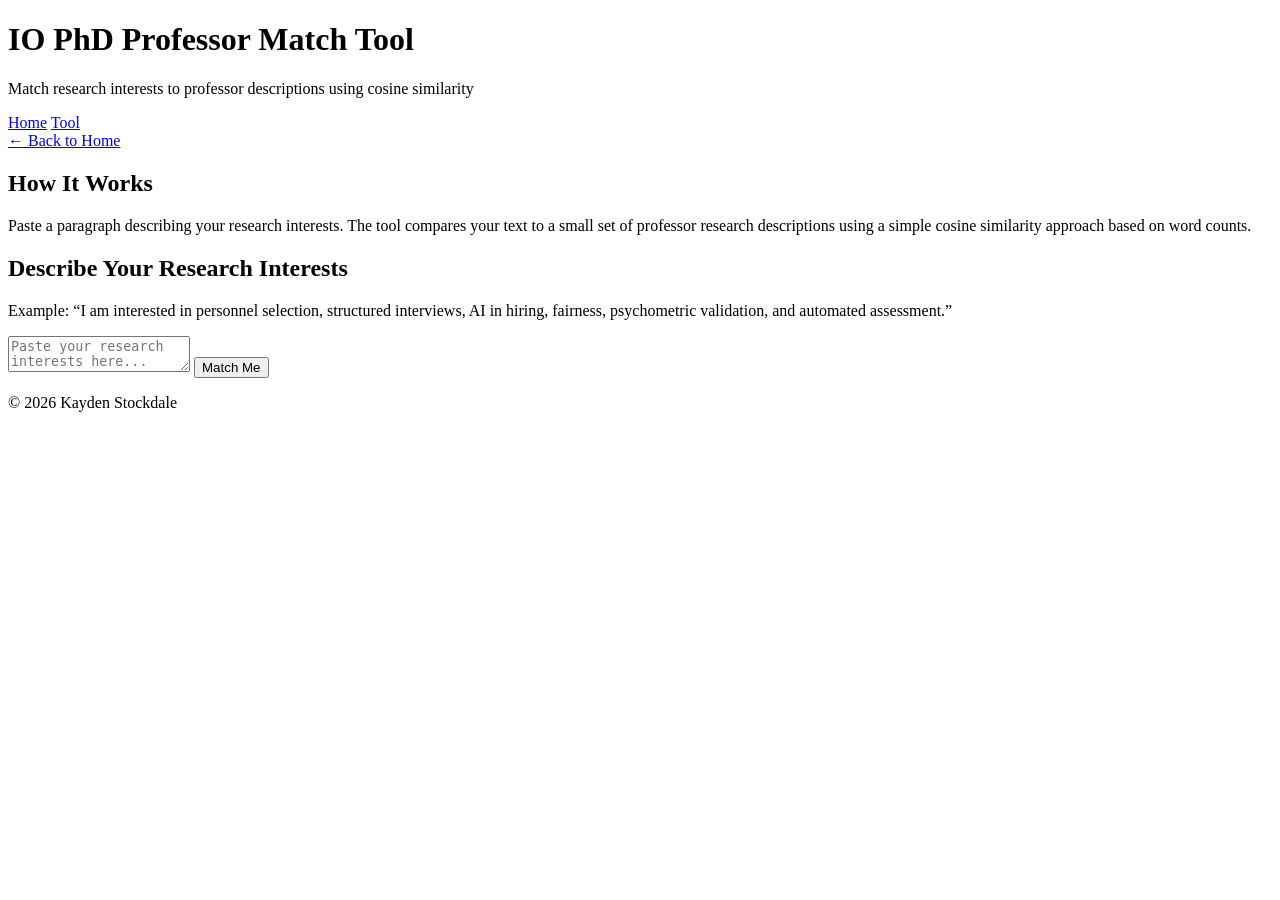
==== prof-matcher.html @ adda0e4e "Create prof-matcher.html" ====
<!doctype html>
<html lang="en">
<head>
  <meta charset="UTF-8">
  <meta name="viewport" content="width=device-width, initial-scale=1.0">
  <title>IO PhD Professor Match Tool</title>
  <link rel="stylesheet" href="style.css">
</head>
<body>
  <header class="site-header">
    <div class="container">
      <h1>IO PhD Professor Match Tool</h1>
      <p class="tagline">Match research interests to professor descriptions using cosine similarity</p>
      <nav class="nav">
        <a href="index.html">Home</a>
        <a href="#tool">Tool</a>
      </nav>
    </div>
  </header>

  <main>
    <section class="section">
      <div class="container">
        <a class="back-link" href="index.html">← Back to Home</a>
        <h2>How It Works</h2>
        <p>
          Paste a paragraph describing your research interests. The tool compares your text
          to a small set of professor research descriptions using a simple cosine similarity
          approach based on word counts.
        </p>
      </div>
    </section>

    <section id="tool" class="section alt-section">
      <div class="container">
        <div class="tool-box">
          <h2>Describe Your Research Interests</h2>
          <p>
            Example: “I am interested in personnel selection, structured interviews,
            AI in hiring, fairness, psychometric validation, and automated assessment.”
          </p>

          <textarea id="userInput" placeholder="Paste your research interests here..."></textarea>
          <button class="button" onclick="matchProfessors()">Match Me</button>

          <div id="results" class="results"></div>
        </div>
      </div>
    </section>
  </main>

  <footer class="site-footer">
    <div class="container">
      <p>© 2026 Kayden Stockdale</p>
    </div>
  </footer>

  <script>
    const professors = [
      {
        name: "Dr. Jane Smith",
        university: "Example University",
        description: "Research on personnel selection, structured interviews, psychometrics, employee assessment, fairness in hiring, and applicant evaluation."
      },
      {
        name: "Dr. Daniel Rivera",
        university: "Metro University",
        description: "Research on AI in organizations, algorithmic decision making, fairness, assessment technology, workplace automation, and the future of work."
      },
      {
        name: "Dr. Emily Chen",
        university: "Central College",
        description: "Research on training, learning, employee development, feedback, performance appraisal, and workplace skill acquisition."
      },
      {
        name: "Dr. Michael Lee",
        university: "Example State University",
        description: "Research on leadership, teams, organizational behavior, motivation, employee engagement, and team effectiveness."
      },
      {
        name: "Dr. Priya Patel",
        university: "Sample University",
        description: "Research on occupational health, employee well-being, stress, work-family issues, and job burnout."
      },
      {
        name: "Dr. Robert Johnson",
        university: "Lakeside University",
        description: "Research on job attitudes, organizational justice, turnover, work design, and employee motivation."
      },
      {
        name: "Dr. Alicia Morgan",
        university: "North Valley University",
        description: "Research on diversity, inclusion, bias in hiring, organizational fairness, and employee belonging."
      }
    ];

    function preprocess(text) {
      return text
        .toLowerCase()
        .replace(/[^\w\s]/g, "")
        .split(/\s+/)
        .filter(word => word.length > 2);
    }

    function buildVocabulary(texts) {
      const vocabSet = new Set();
      texts.forEach(text => {
        preprocess(text).forEach(word => vocabSet.add(word));
      });
      return Array.from(vocabSet);
    }

    function vectorize(text, vocab) {
      const words = preprocess(text);
      const counts = {};

      for (const word of words) {
        counts[word] = (counts[word] || 0) + 1;
      }

      return vocab.map(word => counts[word] || 0);
    }

    function cosineSimilarity(vecA, vecB) {
      let dotProduct = 0;
      let normA = 0;
      let normB = 0;

      for (let i = 0; i < vecA.length; i++) {
        dotProduct += vecA[i] * vecB[i];
        normA += vecA[i] * vecA[i];
        normB += vecB[i] * vecB[i];
      }

      if (normA === 0 || normB === 0) {
        return 0;
      }

      return dotProduct / (Math.sqrt(normA) * Math.sqrt(normB));
    }

    function matchProfessors() {
      const userText = document.getElementById("userInput").value.trim();
      const resultsDiv = document.getElementById("results");

      if (!userText) {
        resultsDiv.innerHTML = "<p class='error-text'>Please paste your research interests first.</p>";
        return;
      }

      const allTexts = [userText, ...professors.map(prof => prof.description)];
      const vocabulary = buildVocabulary(allTexts);
      const userVector = vectorize(userText, vocabulary);

      const ranked = professors.map(prof => {
        const profVector = vectorize(prof.description, vocabulary);
        const similarity = cosineSimilarity(userVector, profVector);

        return {
          ...prof,
          similarity
        };
      });

      ranked.sort((a, b) => b.similarity - a.similarity);

      const topFive = ranked.slice(0, 5);

      let html = "<h3>Top Matches</h3>";

      topFive.forEach((prof, index) => {
        html += `
          <div class="result-card">
            <h4>${index + 1}. ${prof.name}</h4>
            <p><strong>University:</strong> ${prof.university}</p>
            <p><strong>Research Description:</strong> ${prof.description}</p>
            <p><strong>Similarity Score:</strong> ${(prof.similarity * 100).toFixed(1)}%</p>
          </div>
        `;
      });

      resultsDiv.innerHTML = html;
    }
  </script>
</body>
</html>
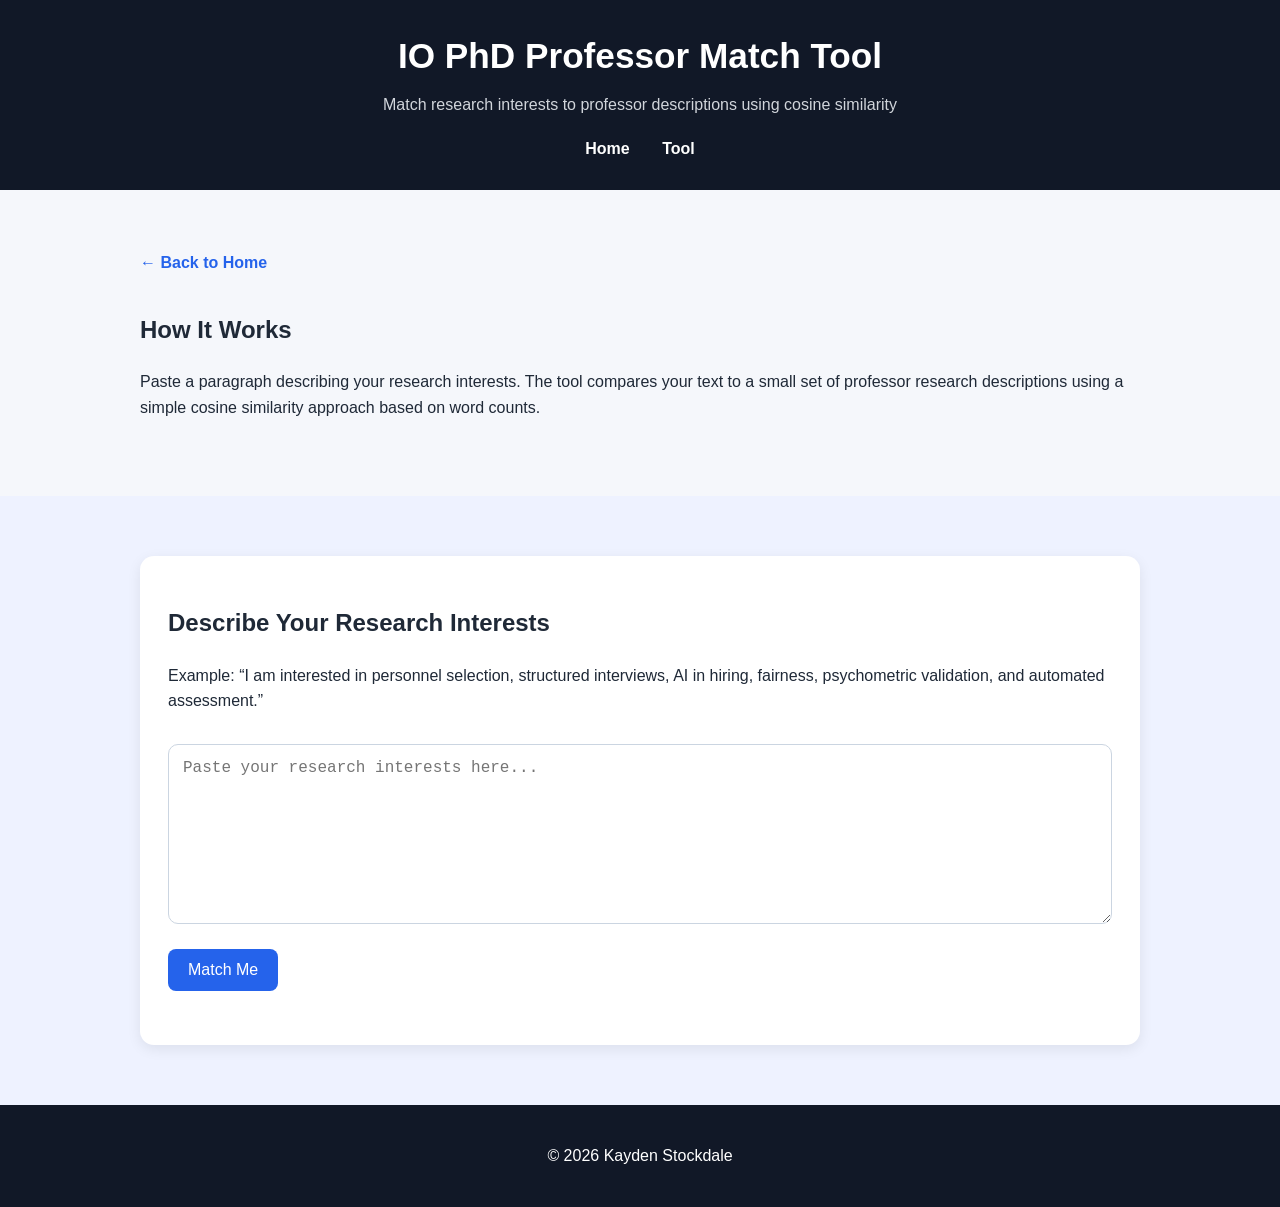
==== commit 04be3e10: "Update prof-matcher.html" ====
--- a/prof-matcher.html
+++ b/prof-matcher.html
@@ -57,42 +57,32 @@
 
   <script>
     const professors = [
-      {
-        name: "Dr. Jane Smith",
-        university: "Example University",
-        description: "Research on personnel selection, structured interviews, psychometrics, employee assessment, fairness in hiring, and applicant evaluation."
-      },
-      {
-        name: "Dr. Daniel Rivera",
-        university: "Metro University",
-        description: "Research on AI in organizations, algorithmic decision making, fairness, assessment technology, workplace automation, and the future of work."
-      },
-      {
-        name: "Dr. Emily Chen",
-        university: "Central College",
-        description: "Research on training, learning, employee development, feedback, performance appraisal, and workplace skill acquisition."
-      },
-      {
-        name: "Dr. Michael Lee",
-        university: "Example State University",
-        description: "Research on leadership, teams, organizational behavior, motivation, employee engagement, and team effectiveness."
-      },
-      {
-        name: "Dr. Priya Patel",
-        university: "Sample University",
-        description: "Research on occupational health, employee well-being, stress, work-family issues, and job burnout."
-      },
-      {
-        name: "Dr. Robert Johnson",
-        university: "Lakeside University",
-        description: "Research on job attitudes, organizational justice, turnover, work design, and employee motivation."
-      },
-      {
-        name: "Dr. Alicia Morgan",
-        university: "North Valley University",
-        description: "Research on diversity, inclusion, bias in hiring, organizational fairness, and employee belonging."
-      }
-    ];
+  {
+    name: "Louis Hickman",
+    university: "Virginia Tech",
+    description: "My research focuses on the intersection of technology and work, with an emphasis on applications of machine learning and artificial intelligence to organizational science and practice, such as automatically scored interviews. More broadly, I use computers to measure verbal, paraverbal, and nonverbal behaviors in order to advance our understanding of how interpersonal perceptions form and how cultural, racial, and gender biases function. My current research projects include understanding how first impressions form in professional settings, mitigating algorithmic bias, understanding how biases influence hiring decisions, and using machine learning and artificial intelligence to help individuals with personal and professional development. In my research, I collaborate with scholars in psychology, management, information sciences, and computer science."
+  },
+  {
+    name: "Ivan Hernandez",
+    university: "Virginia Tech",
+    description: "CORE Lab is dedicated to leveraging computational social science, data analysis, machine learning, and advanced modeling to address real-world challenges. We focus on projects that uplift nonhuman animals, vulnerable populations, and local organizations. Our goal is to empower communities with data-driven insights, support animal initiatives, and foster positive change for those who need it most."
+  },
+  {
+    name: "Charles Calderwood",
+    university: "Virginia Tech",
+    description: "My research focuses on investigating how employees perceive, react to, and recover from work stress both at home and during the workday. Currently, my research program consists of three major streams of research, comprising the investigation of commuting spillover, work recovery, and employee physical activity. Active research projects include studies targeted at understanding how work stress and recovery processes may differ in less traditional occupational contexts, the implications of off-job reactions to work stress for employee commuting safety, and how employee physical activity influences criteria relevant to performance in job and family life."
+  },
+  {
+    name: "Arturia Melson-Silimon",
+    university: "Virginia Tech",
+    description: "Arturia Melson-Silimon is an incoming Assistant Professor in the Department of Psychology at Virginia Tech. Her current interests include experiences of underrepresented identities at work, including code-switching and masking neurodivergence at work. Her work also examines navigating stigma at work, identity management, code-switching at work, and workplace stereotyping."
+  },
+  {
+    name: "Ning Hsu",
+    university: "Virginia Tech",
+    description: "My research focuses on leadership, personality, and gender. In particular, I have focused on female leadership advantage and male leadership advantage, agency and communion, and destructive leadership or abusive supervision. My work broadly centers on personality, leadership, gender, and methods."
+  }
+];
 
     function preprocess(text) {
       return text
--- a/style.css
+++ b/style.css
@@ -0,0 +1,176 @@
+* {
+  box-sizing: border-box;
+}
+
+body {
+  margin: 0;
+  font-family: Arial, Helvetica, sans-serif;
+  line-height: 1.6;
+  background: #f5f7fb;
+  color: #1f2937;
+}
+
+.container {
+  width: 90%;
+  max-width: 1000px;
+  margin: 0 auto;
+}
+
+.site-header {
+  background: #111827;
+  color: white;
+  padding: 28px 0;
+  text-align: center;
+}
+
+.site-header h1 {
+  margin: 0 0 8px 0;
+  font-size: 2.2rem;
+}
+
+.tagline {
+  margin: 0 0 18px 0;
+  color: #d1d5db;
+}
+
+.nav {
+  margin-top: 10px;
+}
+
+.nav a {
+  color: white;
+  text-decoration: none;
+  margin: 0 14px;
+  font-weight: bold;
+}
+
+.nav a:hover {
+  text-decoration: underline;
+}
+
+.hero {
+  padding: 70px 0;
+  text-align: center;
+  background: linear-gradient(180deg, #ffffff, #eef2ff);
+}
+
+.hero h2 {
+  font-size: 2rem;
+  margin-bottom: 16px;
+}
+
+.hero p {
+  max-width: 700px;
+  margin: 0 auto 24px auto;
+  font-size: 1.05rem;
+}
+
+.section {
+  padding: 60px 0;
+}
+
+.alt-section {
+  background: #eef2ff;
+}
+
+.button {
+  display: inline-block;
+  background: #2563eb;
+  color: white;
+  border: none;
+  padding: 12px 20px;
+  border-radius: 8px;
+  text-decoration: none;
+  font-size: 1rem;
+  cursor: pointer;
+}
+
+.button:hover {
+  background: #1d4ed8;
+}
+
+.project-grid {
+  display: grid;
+  grid-template-columns: repeat(auto-fit, minmax(260px, 1fr));
+  gap: 20px;
+  margin-top: 24px;
+}
+
+.project-card {
+  background: white;
+  padding: 22px;
+  border-radius: 12px;
+  box-shadow: 0 4px 14px rgba(0, 0, 0, 0.08);
+}
+
+.clickable-card {
+  text-decoration: none;
+  color: inherit;
+  transition: transform 0.18s ease, box-shadow 0.18s ease;
+}
+
+.clickable-card:hover {
+  transform: translateY(-4px);
+  box-shadow: 0 8px 18px rgba(0, 0, 0, 0.14);
+}
+
+.project-link-text {
+  display: inline-block;
+  margin-top: 12px;
+  color: #2563eb;
+  font-weight: bold;
+}
+
+.site-footer {
+  background: #111827;
+  color: white;
+  text-align: center;
+  padding: 22px 0;
+}
+
+.tool-box {
+  background: white;
+  padding: 28px;
+  border-radius: 14px;
+  box-shadow: 0 4px 14px rgba(0, 0, 0, 0.08);
+}
+
+textarea {
+  width: 100%;
+  min-height: 180px;
+  padding: 14px;
+  margin: 14px 0 18px 0;
+  font-size: 1rem;
+  border: 1px solid #cbd5e1;
+  border-radius: 10px;
+  resize: vertical;
+}
+
+.results {
+  margin-top: 26px;
+}
+
+.result-card {
+  background: #f8fafc;
+  border-left: 5px solid #2563eb;
+  padding: 16px;
+  margin-top: 16px;
+  border-radius: 10px;
+}
+
+.back-link {
+  display: inline-block;
+  margin-bottom: 16px;
+  color: #2563eb;
+  text-decoration: none;
+  font-weight: bold;
+}
+
+.back-link:hover {
+  text-decoration: underline;
+}
+
+.error-text {
+  color: #b91c1c;
+  font-weight: bold;
+}
